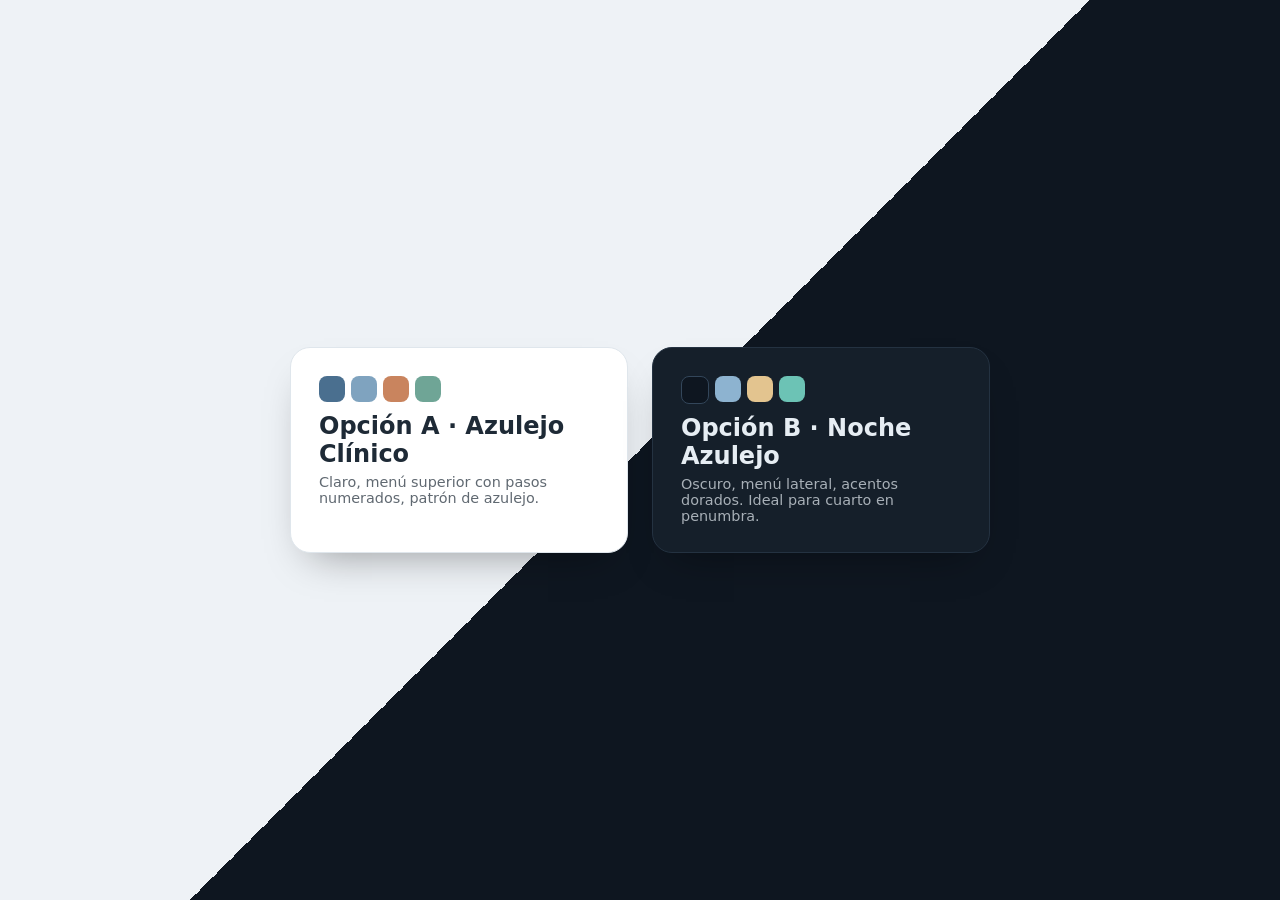
==== index.html @ f467ee1a "VOEG PWA: 5 pantallas, dos diseños, sincronía cámaras + sensor, wavelet e IA" ====
<!doctype html>
<html lang="es"><head><meta charset="utf-8"><meta name="viewport" content="width=device-width,initial-scale=1">
<title>VOEG · Elige diseño</title><link rel="icon" href="shared/icons/icon.svg">
<style>body{margin:0;min-height:100vh;display:grid;place-items:center;font-family:system-ui,sans-serif;background:linear-gradient(135deg,#EEF2F6 50%,#0E1620 50%)}
.w{display:flex;gap:24px;flex-wrap:wrap;justify-content:center;padding:24px}a{width:280px;padding:28px;border-radius:20px;text-decoration:none;box-shadow:0 20px 40px -20px rgba(0,0,0,.4);transition:transform .2s}a:hover{transform:translateY(-4px)}
.a{background:#fff;color:#1E2A36;border:1px solid #DFE6EC}.b{background:#151F2A;color:#E6EDF3;border:1px solid #243241}h2{margin:10px 0 6px}p{margin:0;opacity:.7;font-size:.9rem}
.sw{display:flex;gap:6px}.sw i{width:26px;height:26px;border-radius:8px}</style></head>
<body><div class="w">
<a class="a" href="opcion-a-azulejo-claro/"><div class="sw"><i style="background:#4A6F8F"></i><i style="background:#7FA3BF"></i><i style="background:#C9845E"></i><i style="background:#6FA596"></i></div><h2>Opción A · Azulejo Clínico</h2><p>Claro, menú superior con pasos numerados, patrón de azulejo.</p></a>
<a class="b" href="opcion-b-noche-azulejo/"><div class="sw"><i style="background:#0E1620;border:1px solid #33465A"></i><i style="background:#8DB3D0"></i><i style="background:#E3C48F"></i><i style="background:#6CC3B5"></i></div><h2>Opción B · Noche Azulejo</h2><p>Oscuro, menú lateral, acentos dorados. Ideal para cuarto en penumbra.</p></a>
</div></body></html>
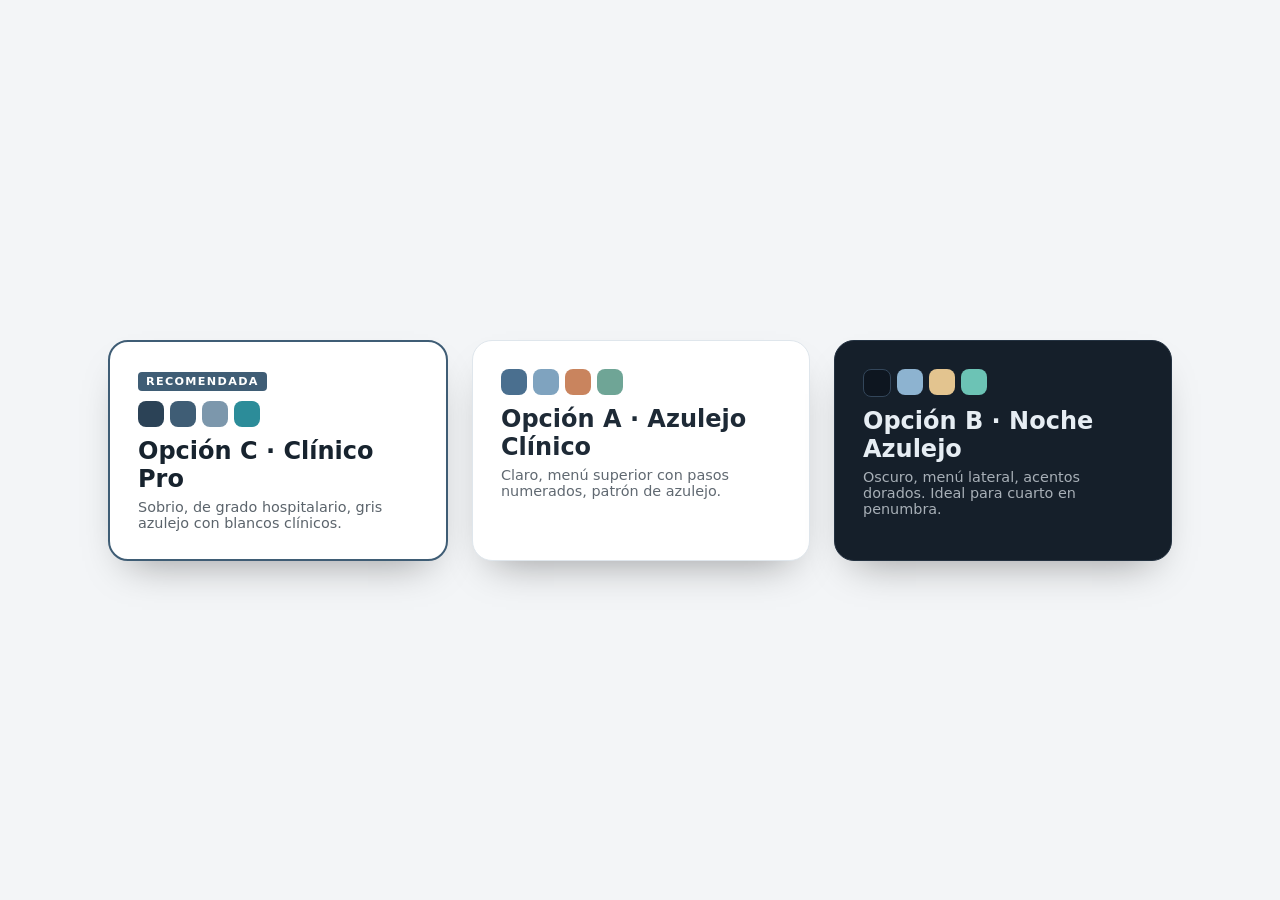
==== commit f7207a41: "Opción C · Clínico Pro (gris azulejo profesional) y nuevo logo" ====
--- a/index.html
+++ b/index.html
@@ -1,11 +1,12 @@
 <!doctype html>
 <html lang="es"><head><meta charset="utf-8"><meta name="viewport" content="width=device-width,initial-scale=1">
 <title>VOEG · Elige diseño</title><link rel="icon" href="shared/icons/icon.svg">
-<style>body{margin:0;min-height:100vh;display:grid;place-items:center;font-family:system-ui,sans-serif;background:linear-gradient(135deg,#EEF2F6 50%,#0E1620 50%)}
+<style>body{margin:0;min-height:100vh;display:grid;place-items:center;font-family:system-ui,sans-serif;background:#F3F5F7}
 .w{display:flex;gap:24px;flex-wrap:wrap;justify-content:center;padding:24px}a{width:280px;padding:28px;border-radius:20px;text-decoration:none;box-shadow:0 20px 40px -20px rgba(0,0,0,.4);transition:transform .2s}a:hover{transform:translateY(-4px)}
-.a{background:#fff;color:#1E2A36;border:1px solid #DFE6EC}.b{background:#151F2A;color:#E6EDF3;border:1px solid #243241}h2{margin:10px 0 6px}p{margin:0;opacity:.7;font-size:.9rem}
+.a{background:#fff;color:#1E2A36;border:1px solid #DFE6EC}.c{background:#fff;color:#17232E;border:2px solid #3F5D75}.c em{font-style:normal;font-size:.7rem;font-weight:700;letter-spacing:.12em;color:#fff;background:#3F5D75;padding:3px 8px;border-radius:4px}.b{background:#151F2A;color:#E6EDF3;border:1px solid #243241}h2{margin:10px 0 6px}p{margin:0;opacity:.7;font-size:.9rem}
 .sw{display:flex;gap:6px}.sw i{width:26px;height:26px;border-radius:8px}</style></head>
 <body><div class="w">
+<a class="c" href="opcion-c-clinico-pro/"><em>RECOMENDADA</em><div class="sw" style="margin-top:12px"><i style="background:#2B4256"></i><i style="background:#3F5D75"></i><i style="background:#7C97AC"></i><i style="background:#2C8C99"></i></div><h2>Opción C · Clínico Pro</h2><p>Sobrio, de grado hospitalario, gris azulejo con blancos clínicos.</p></a>
 <a class="a" href="opcion-a-azulejo-claro/"><div class="sw"><i style="background:#4A6F8F"></i><i style="background:#7FA3BF"></i><i style="background:#C9845E"></i><i style="background:#6FA596"></i></div><h2>Opción A · Azulejo Clínico</h2><p>Claro, menú superior con pasos numerados, patrón de azulejo.</p></a>
 <a class="b" href="opcion-b-noche-azulejo/"><div class="sw"><i style="background:#0E1620;border:1px solid #33465A"></i><i style="background:#8DB3D0"></i><i style="background:#E3C48F"></i><i style="background:#6CC3B5"></i></div><h2>Opción B · Noche Azulejo</h2><p>Oscuro, menú lateral, acentos dorados. Ideal para cuarto en penumbra.</p></a>
 </div></body></html>
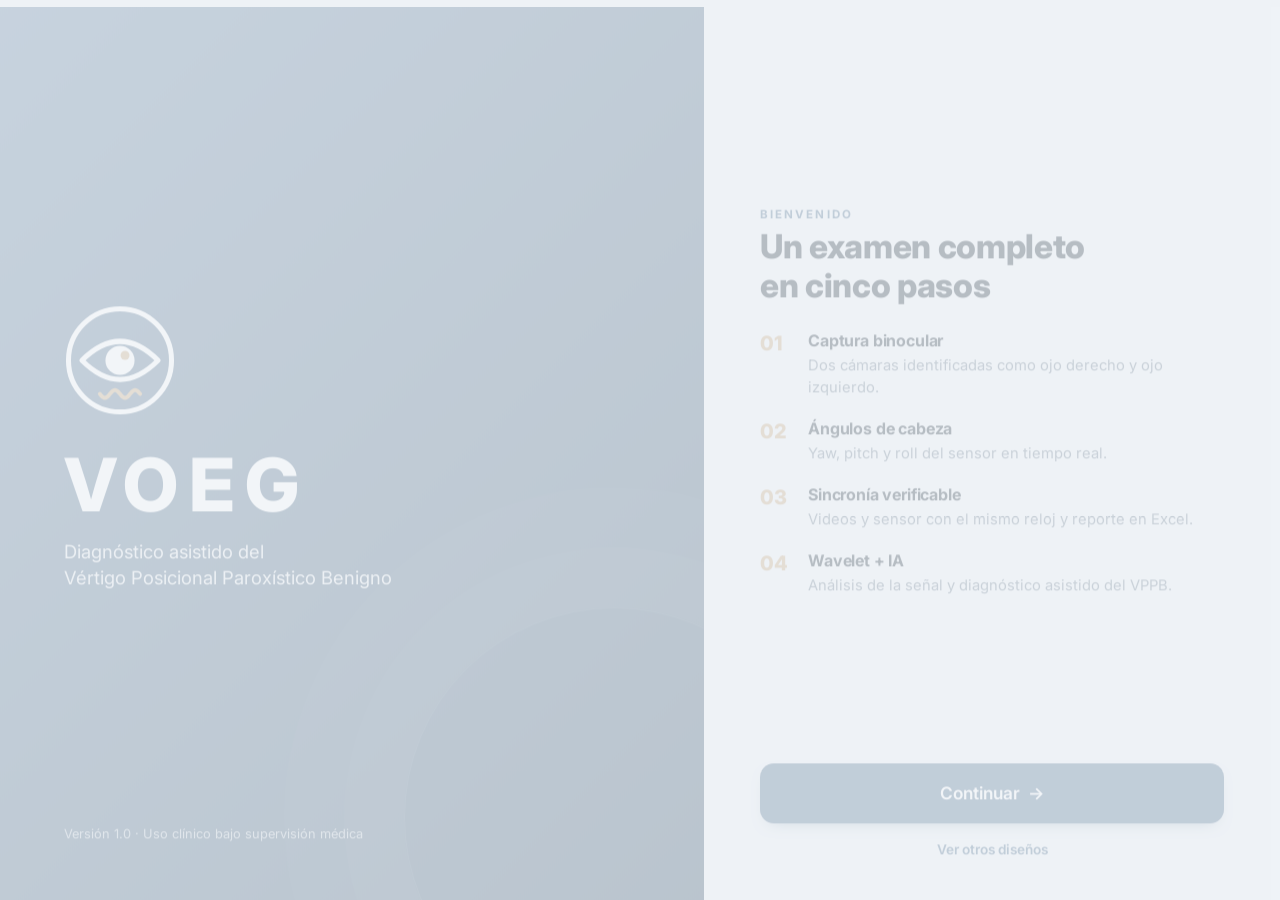
==== commit 3e6ab2a3: "Diseño principal Azulejo Clínico: bienvenida dividida, menú lateral y logo de ojo con onda" ====
--- a/index.html
+++ b/index.html
@@ -1,12 +1 @@
-<!doctype html>
-<html lang="es"><head><meta charset="utf-8"><meta name="viewport" content="width=device-width,initial-scale=1">
-<title>VOEG · Elige diseño</title><link rel="icon" href="shared/icons/icon.svg">
-<style>body{margin:0;min-height:100vh;display:grid;place-items:center;font-family:system-ui,sans-serif;background:#F3F5F7}
-.w{display:flex;gap:24px;flex-wrap:wrap;justify-content:center;padding:24px}a{width:280px;padding:28px;border-radius:20px;text-decoration:none;box-shadow:0 20px 40px -20px rgba(0,0,0,.4);transition:transform .2s}a:hover{transform:translateY(-4px)}
-.a{background:#fff;color:#1E2A36;border:1px solid #DFE6EC}.c{background:#fff;color:#17232E;border:2px solid #3F5D75}.c em{font-style:normal;font-size:.7rem;font-weight:700;letter-spacing:.12em;color:#fff;background:#3F5D75;padding:3px 8px;border-radius:4px}.b{background:#151F2A;color:#E6EDF3;border:1px solid #243241}h2{margin:10px 0 6px}p{margin:0;opacity:.7;font-size:.9rem}
-.sw{display:flex;gap:6px}.sw i{width:26px;height:26px;border-radius:8px}</style></head>
-<body><div class="w">
-<a class="c" href="opcion-c-clinico-pro/"><em>RECOMENDADA</em><div class="sw" style="margin-top:12px"><i style="background:#2B4256"></i><i style="background:#3F5D75"></i><i style="background:#7C97AC"></i><i style="background:#2C8C99"></i></div><h2>Opción C · Clínico Pro</h2><p>Sobrio, de grado hospitalario, gris azulejo con blancos clínicos.</p></a>
-<a class="a" href="opcion-a-azulejo-claro/"><div class="sw"><i style="background:#4A6F8F"></i><i style="background:#7FA3BF"></i><i style="background:#C9845E"></i><i style="background:#6FA596"></i></div><h2>Opción A · Azulejo Clínico</h2><p>Claro, menú superior con pasos numerados, patrón de azulejo.</p></a>
-<a class="b" href="opcion-b-noche-azulejo/"><div class="sw"><i style="background:#0E1620;border:1px solid #33465A"></i><i style="background:#8DB3D0"></i><i style="background:#E3C48F"></i><i style="background:#6CC3B5"></i></div><h2>Opción B · Noche Azulejo</h2><p>Oscuro, menú lateral, acentos dorados. Ideal para cuarto en penumbra.</p></a>
-</div></body></html>
+<!doctype html><html lang="es"><head><meta charset="utf-8"><title>VOEG</title><meta http-equiv="refresh" content="0; url=azulejo-clinico/"><link rel="icon" href="shared/icons/icon.svg"></head><body><a href="azulejo-clinico/">Abrir VOEG</a></body></html>
